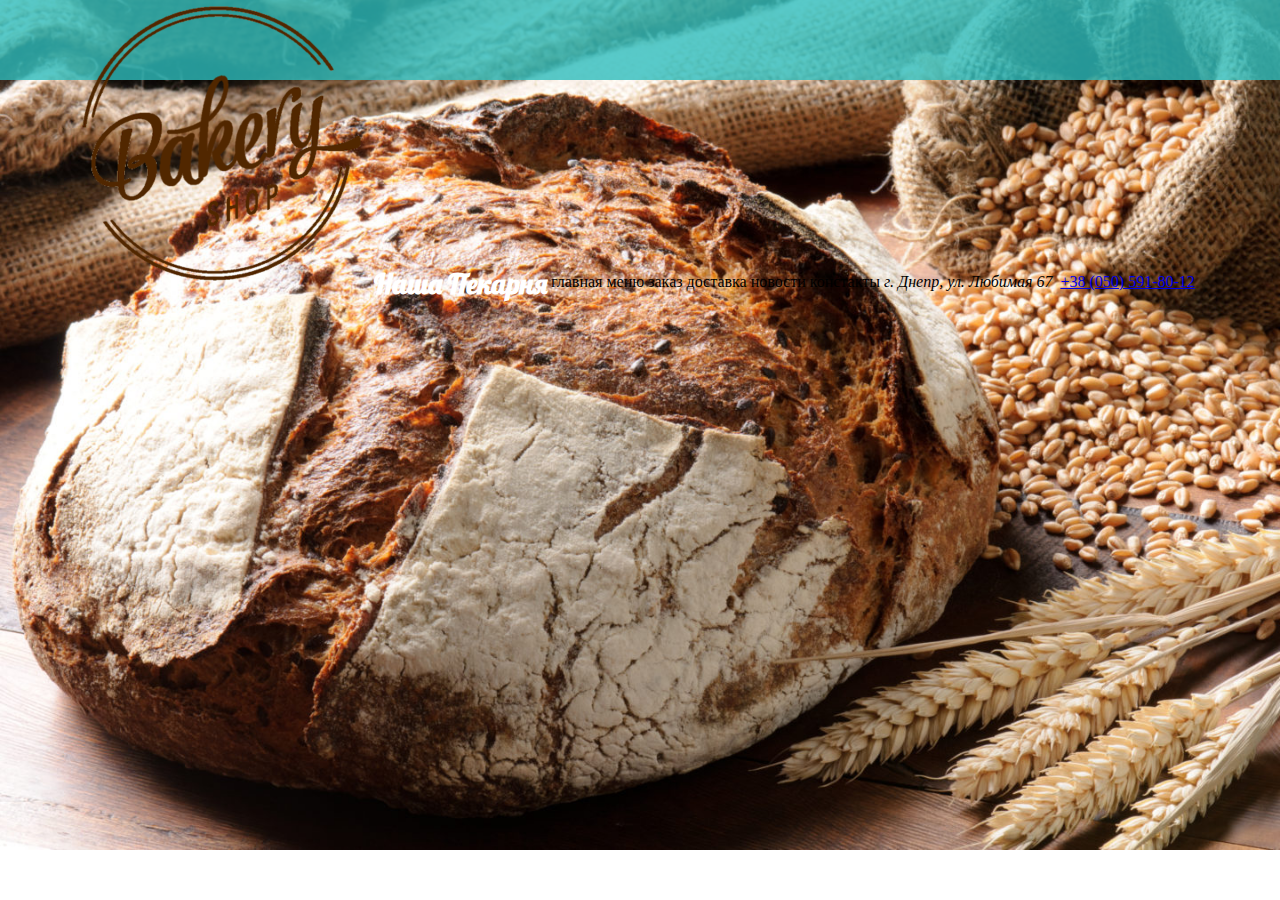
==== project/index.html @ 19e78cc6 "added project" ====
<!DOCTYPE html>
<html lang="ru">
<head>
    <meta charset="UTF-8">
    <title>Пекарня</title>
    <link href="https://fonts.googleapis.com/css2?family=Lobster&display=swap" rel="stylesheet">
    <link rel="stylesheet" href="index.css" />
</head>
<body>

<header class="header">
    <div class="container">
        <div class="logo">
            <img src="img/logo.png" />
        </div>
        <h2 class="siteName">
            наша пекарня
        </h2>
        <nav class="headerMenu">
            <ul>
                <li>главная</li>
                <li>меню</li>
                <li>заказ</li>
                <li>доставка</li>
                <li>новости</li>
                <li>констакты</li>
            </ul>
        </nav>
        <div class="contacts">
            <address>г. Днепр, ул. Любимая 67</address>
            <div>
                <img src="">
                <a href="tel:+380505918012">+38 (050) 591-80-12</a>
            </div>
        </div>
    </div>
</header>

</body>
</html>
---- project/index.css ----
* {
    box-sizing: border-box;
}

body {
    margin: 0;
    background-image: url("img/bread_bg.jpg");
    background-repeat: no-repeat;
    background-position: top center;
    background-size: cover;
}

.container {
    min-width: 256px;
    max-width: 1140px;
    margin: 0 auto;
    height: 100%;
}

/*
    HEADER (start)
*/
.header {
    background-color: rgba(46, 189, 189, 0.8);
    height: 80px;
}

.logo {
    display: inline-block;
    height: 100%;
}

.siteName {
    display: inline-block;
    font-family: 'Lobster', cursive;
    text-transform: capitalize;
    font-size: 28px;
    color: #fff;
    margin: 0;
    vertical-align: middle;
}

.headerMenu {
    display: inline-block;
}
.headerMenu ul {
    list-style: none;
    padding: 0;
    margin: 0;
}
.headerMenu > ul > li {
    display: inline-block;
}

.contacts {
    display: inline-block;
}
.contacts > address, .contacts > div {
    display: inline-block;
}
/*
    HEADER (end)
*/
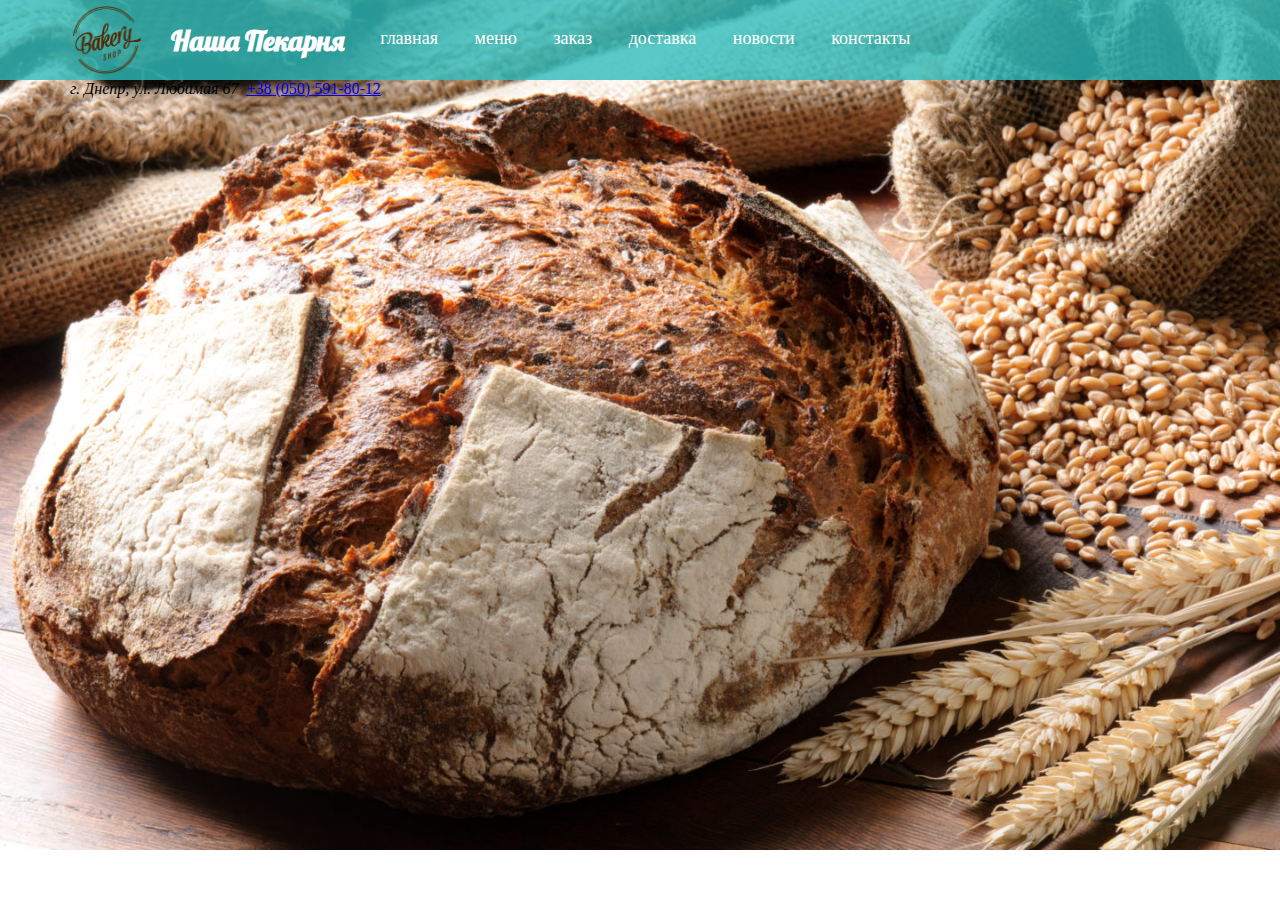
==== commit e8f66b0c: "drop down menu added" ====
--- a/project/index.html
+++ b/project/index.html
@@ -17,9 +17,17 @@
             наша пекарня
         </h2>
         <nav class="headerMenu">
-            <ul>
+            <ul class="headerMenu-base">
                 <li>главная</li>
-                <li>меню</li>
+                <li class="headerMenu-drop">
+                    меню
+                    <ul class="headerMenu-sub">
+                        <li><a href="#">Торты</a></li>
+                        <li><a href="#">Пирожки</a></li>
+                        <li><a href="#">Хлеб</a></li>
+                        <li><a href="#">Конфеты</a></li>
+                    </ul>
+                </li>
                 <li>заказ</li>
                 <li>доставка</li>
                 <li>новости</li>
@@ -37,4 +45,5 @@
 </header>
 
 </body>
+
 </html>--- a/project/index.css
+++ b/project/index.css
@@ -27,8 +27,11 @@
 
 .logo {
     display: inline-block;
+    vertical-align: middle;
+    padding-top: 5px;
     height: 100%;
 }
+.logo img {height: 70px;}
 
 .siteName {
     display: inline-block;
@@ -37,19 +40,51 @@
     font-size: 28px;
     color: #fff;
     margin: 0;
+    padding-left: 24px;
     vertical-align: middle;
 }
 
 .headerMenu {
     display: inline-block;
+    margin-left: 16px;
 }
 .headerMenu ul {
     list-style: none;
     padding: 0;
     margin: 0;
 }
-.headerMenu > ul > li {
+
+.headerMenu-base {
+    color: #ffffff;
+    font-size: 18px;
+}
+.headerMenu-base > li {
+    margin: 0 16px;
     display: inline-block;
+}
+
+.headerMenu-drop {
+    position: relative;
+}
+.headerMenu-drop:hover > ul {
+    display: block;
+}
+
+.headerMenu-sub {
+    display: none;
+    position: absolute;
+    /*background-color: rgba(46, 189, 189, 1);*/
+    background-color: #ea10de;
+    min-width: 150px;
+}
+.headerMenu-sub > li > a {
+    display: block;
+    font-size: 16px;
+    padding: 8px 16px;
+    color: #ffffff;
+}
+.headerMenu-sub > li > a:hover {
+    background-color: #ea1000;
 }
 
 .contacts {
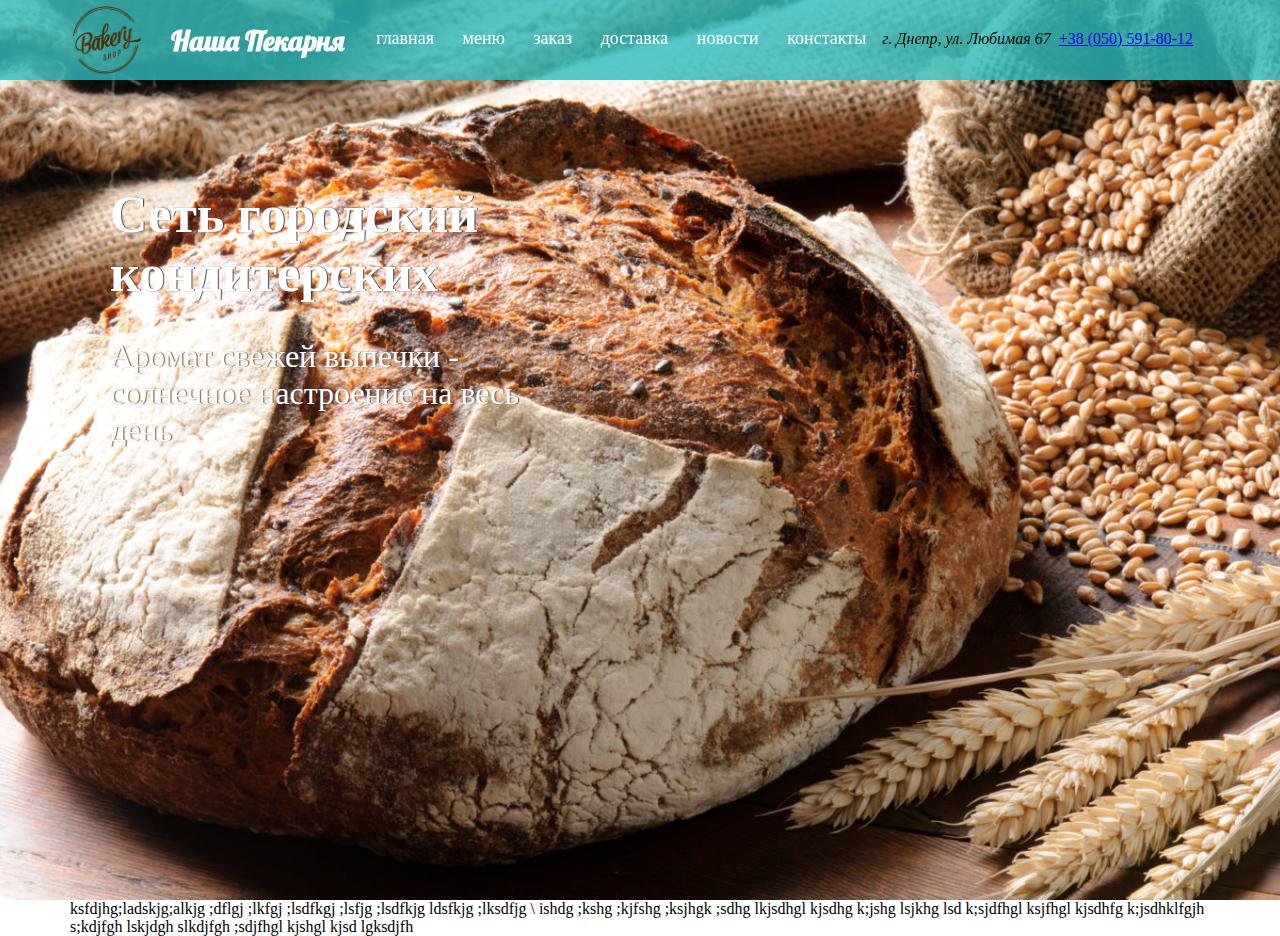
==== commit 3c7964a4: "goal block" ====
--- a/project/index.html
+++ b/project/index.html
@@ -44,6 +44,27 @@
     </div>
 </header>
 
+
+<div class="goal">
+    <div class="container">
+        <div class="goal-content">
+            <h1 class="goal-content-header">Сеть городский кондитерских</h1>
+            <div class="goal-content-sub">Аромат свежей выпечки - солнечное настроение на весь день</div>
+        </div>
+    </div>
+</div>
+
+<div class="info">
+    <div class="container">
+        <div class="info-content">
+            ksfdjhg;ladskjg;alkjg ;dflgj ;lkfgj ;lsdfkgj ;lsfjg ;lsdfkjg ldsfkjg ;lksdfjg \
+             ishdg ;kshg ;kjfshg ;ksjhgk ;sdhg lkjsdhgl kjsdhg k;jshg lsjkhg lsd
+             k;sjdfhgl ksjfhgl kjsdhfg k;jsdhklfgjh s;kdjfgh lskjdgh slkdjfgh
+             ;sdjfhgl kjshgl kjsd lgksdjfh
+        </div>
+    </div>
+</div>
+
 </body>
 
 </html>--- a/project/index.css
+++ b/project/index.css
@@ -4,10 +4,6 @@
 
 body {
     margin: 0;
-    background-image: url("img/bread_bg.jpg");
-    background-repeat: no-repeat;
-    background-position: top center;
-    background-size: cover;
 }
 
 .container {
@@ -23,6 +19,8 @@
 .header {
     background-color: rgba(46, 189, 189, 0.8);
     height: 80px;
+    position: fixed;
+    width: 100%;
 }
 
 .logo {
@@ -59,7 +57,7 @@
     font-size: 18px;
 }
 .headerMenu-base > li {
-    margin: 0 16px;
+    margin: 0 12px;
     display: inline-block;
 }
 
@@ -95,4 +93,32 @@
 }
 /*
     HEADER (end)
-*/+*/
+
+/*
+    goal (start)
+*/
+.goal {
+    height: 100vh;
+    max-height: 1000px;
+    background-image: url("img/bread_bg.jpg");
+    background-repeat: no-repeat;
+    background-position: top center;
+    background-size: cover;
+}
+.goal-content {
+    color: #fff;
+    text-shadow: #444 1px 0 1px;
+    padding: 150px 40px;
+    width: 500px;
+}
+.goal-content-header {
+    font-size: 52px;
+}
+.goal-content-sub {
+    font-size: 32px;
+}
+/*
+    goal (end)
+*/
+
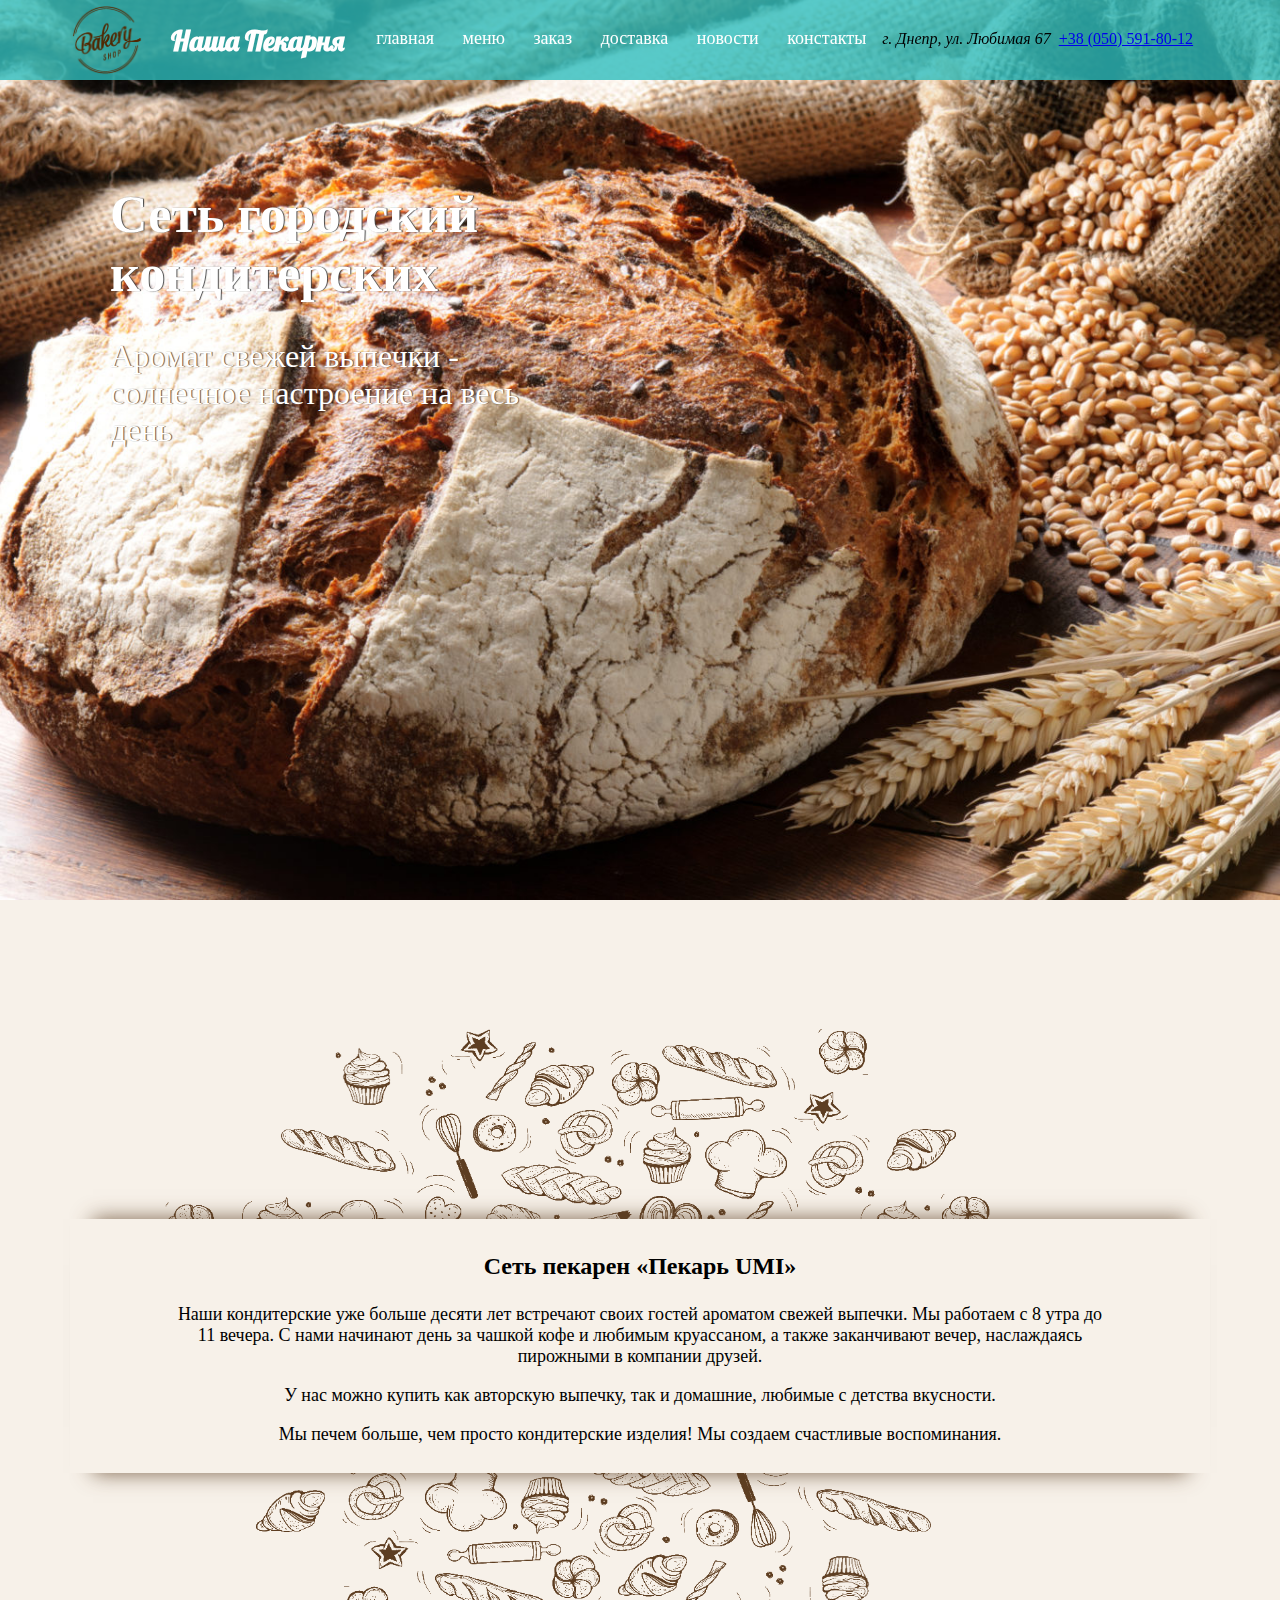
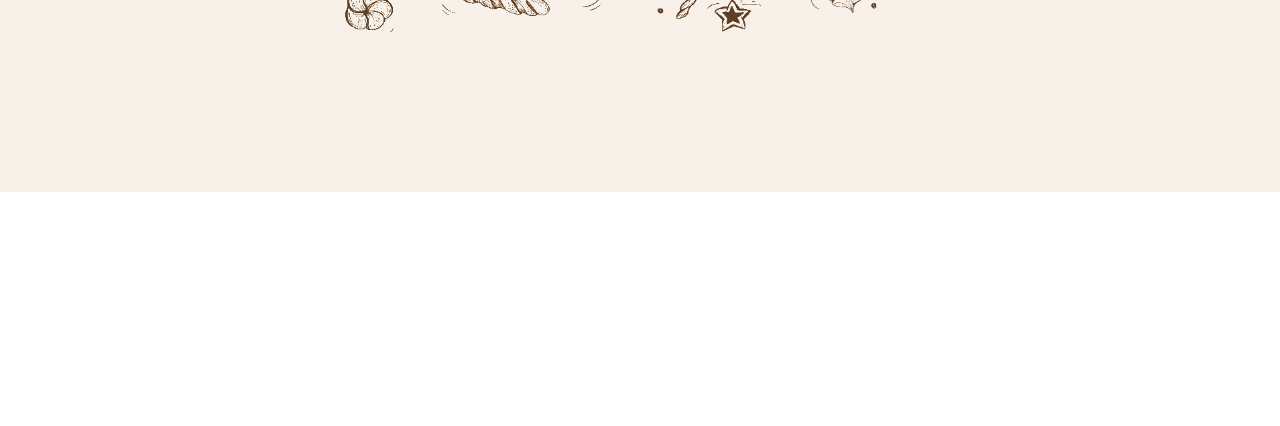
==== commit 1bf87fb6: "info block" ====
--- a/project/index.html
+++ b/project/index.html
@@ -56,11 +56,21 @@
 
 <div class="info">
     <div class="container">
-        <div class="info-content">
-            ksfdjhg;ladskjg;alkjg ;dflgj ;lkfgj ;lsdfkgj ;lsfjg ;lsdfkjg ldsfkjg ;lksdfjg \
-             ishdg ;kshg ;kjfshg ;ksjhgk ;sdhg lkjsdhgl kjsdhg k;jshg lsjkhg lsd
-             k;sjdfhgl ksjfhgl kjsdhfg k;jsdhklfgjh s;kdjfgh lskjdgh slkdjfgh
-             ;sdjfhgl kjshgl kjsd lgksdjfh
+        <div class="info-wrapp">
+            <div class="info-content">
+                <h3>Сеть пекарен «Пекарь UMI»</h3>
+                <p>
+                    Наши кондитерские уже больше десяти лет встречают своих гостей ароматом свежей выпечки.
+                    Мы работаем с 8 утра до 11 вечера. С нами начинают день за чашкой кофе и любимым круассаном,
+                    а также заканчивают вечер, наслаждаясь пирожными в компании друзей.
+                </p>
+                <p>
+                    У нас можно купить как авторскую выпечку, так и домашние, любимые с детства вкусности.
+                </p>
+                <p>
+                    Мы печем больше, чем просто кондитерские изделия! Мы создаем счастливые воспоминания.
+                </p>
+            </div>
         </div>
     </div>
 </div>
--- a/project/index.css
+++ b/project/index.css
@@ -21,6 +21,7 @@
     height: 80px;
     position: fixed;
     width: 100%;
+    z-index: 10;
 }
 
 .logo {
@@ -122,3 +123,52 @@
     goal (end)
 */
 
+/*
+    info (start)
+*/
+.info {
+    background: #f7f1e9;
+    padding: 1px;
+}
+
+.info-wrapp {
+    margin: 300px 0;
+    position: relative;
+}
+.info-wrapp::before {
+    content: " ";
+    padding: 47%;
+    background-size: contain;
+    background-position-y: 48%;
+    background-position-x: center;
+    background-repeat: no-repeat;
+    background-image: url("img/border_2.png");
+}
+.info-wrapp::after {
+    content: " ";
+    padding: 47%;
+    background-size: contain;
+    background-position-y: 48%;
+    background-position-x: center;
+    background-repeat: no-repeat;
+    background-image: url("img/border_4.png");
+}
+
+.info-content {
+    text-align: center;
+    padding: 10px 100px;
+    z-index: 2;
+    position: relative;
+    background: #f7f1e9;
+    box-shadow: 0px -23px 20px -23px rgba(93, 62, 34, .8), 0 23px 20px -23px rgba(93, 62, 34, .8);
+}
+.info-content > h3 {
+    font-size: 24px;
+}
+.info-content > p {
+    font-size: 18px;
+}
+/*
+    info (end)
+*/
+
